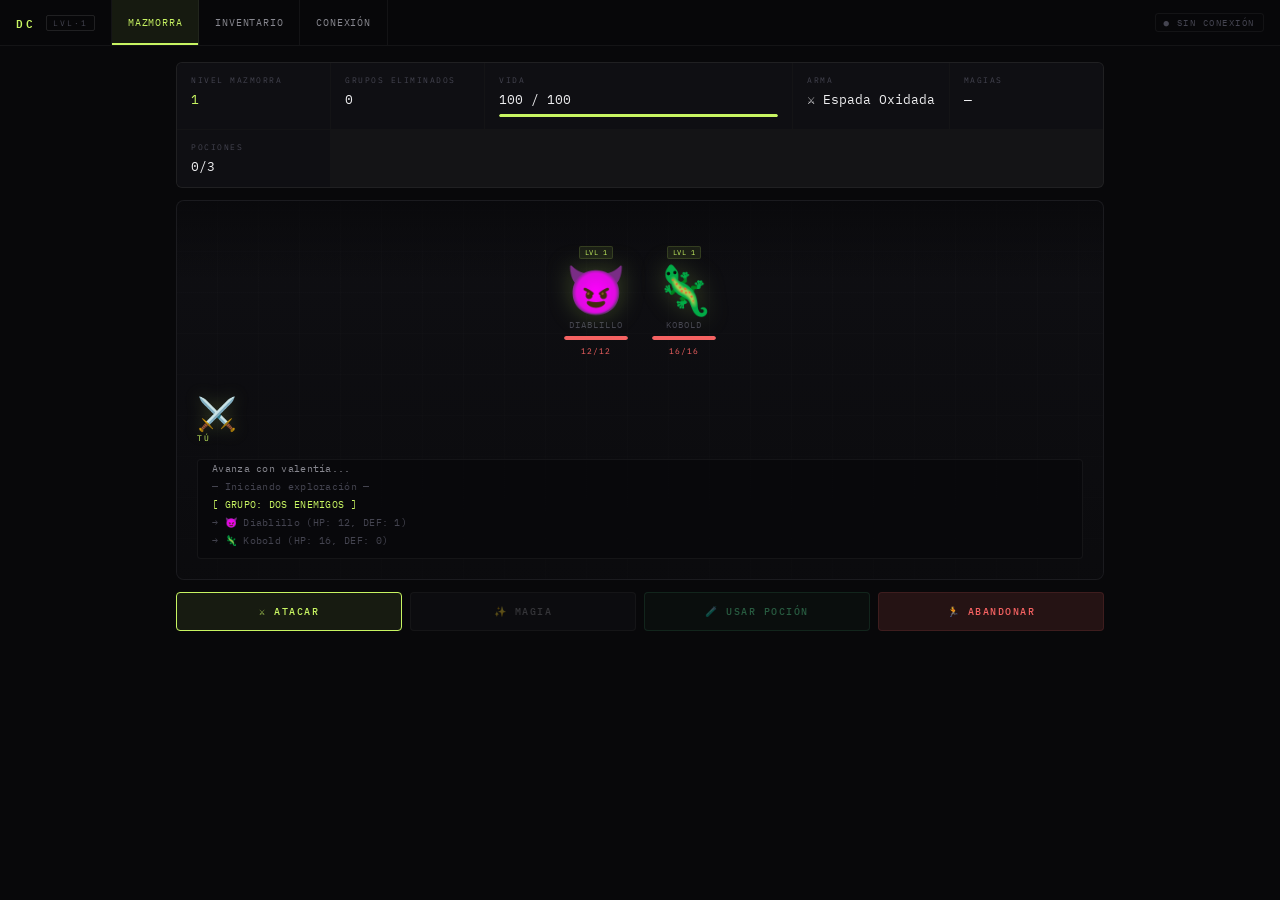
==== otros/pwa/index.html @ bf5e6be5 "feat: PWA" ====
<!DOCTYPE html>
<html lang="es">
<head>
  <meta charset="UTF-8">
  <meta name="viewport" content="width=device-width, initial-scale=1.0">
  <meta name="apple-mobile-web-app-capable" content="yes">
  <meta name="apple-mobile-web-app-title" content="Dungeon Crawler">
  <meta name="apple-mobile-web-app-status-bar-style" content="black-translucent">
  <meta name="theme-color" content="#08080a">
  <link rel="manifest" href="./manifest.json">
  <link rel="apple-touch-icon" href="./icons/icon-180.png">
  <link rel="icon" href="./icons/icon-32.png" type="image/png">
  <link rel="preconnect" href="https://fonts.googleapis.com">
  <link rel="stylesheet" href="https://fonts.googleapis.com/css2?family=IBM+Plex+Mono:wght@300;400;500;600&family=IBM+Plex+Sans:wght@300;400;500&display=swap">
  <link rel="stylesheet" href="./css/index.css">
  <title>Dungeon Crawler</title>
</head>
<body>

<!-- ══════════════════════════ HEADER ══════════════════════════ -->
<header id="main-header">
  <a class="logo" href="#">DC<span class="logo-lvl" id="header-level">LVL·1</span></a>
  <nav class="nav-links">
    <a class="nav-link active" href="#" id="nav-game">MAZMORRA</a>
    <a class="nav-link" href="#" id="nav-inv">INVENTARIO</a>
    <a class="nav-link" href="#" id="nav-api">CONEXIÓN</a>
  </nav>
  <div class="nav-right">
    <span id="conn-badge" class="conn-badge offline">● SIN CONEXIÓN</span>
  </div>
  <button class="burger-btn" id="burger" aria-label="Menu">
    <span></span><span></span><span></span>
  </button>
</header>

<div class="mobile-menu" id="mobile-menu">
  <a class="mobile-menu-link active" href="#" data-page="game">MAZMORRA</a>
  <a class="mobile-menu-link" href="#" data-page="inv">INVENTARIO</a>
  <a class="mobile-menu-link" href="#" data-page="api">CONEXIÓN API</a>
</div>

<!-- ══════════════════════════ PAGES ══════════════════════════ -->
<main>

<!-- ▸ PAGE: JUEGO -->
<div class="page active" id="page-game">
  <div class="game-wrap">

    <!-- HUD -->
    <div class="hud">
      <div class="hud-block">
        <div class="hud-label">NIVEL MAZMORRA</div>
        <div class="hud-val accent" id="hud-level">1</div>
      </div>
      <div class="hud-block">
        <div class="hud-label">GRUPOS ELIMINADOS</div>
        <div class="hud-val" id="hud-kills">0</div>
      </div>
      <div class="hud-block hud-hp">
        <div class="hud-label">VIDA</div>
        <div class="hud-val" id="hud-hp">100 / 100</div>
        <div class="hp-bar-wrap"><div class="hp-bar" id="hp-bar"></div></div>
      </div>
      <div class="hud-block">
        <div class="hud-label">ARMA</div>
        <div class="hud-val" id="hud-weapon">⚔️ Espada Oxidada</div>
      </div>
      <div class="hud-block">
        <div class="hud-label">MAGIAS</div>
        <div class="hud-val" id="hud-magics">—</div>
      </div>
      <div class="hud-block">
        <div class="hud-label">POCIONES</div>
        <div class="hud-val" id="hud-potions">0/3</div>
      </div>
    </div>

    <!-- PASILLO / ARENA -->
    <div class="corridor" id="corridor">
      <div class="corridor-bg"></div>
      <div class="corridor-fog"></div>
      
      <!-- Zona de enemigos -->
      <div class="enemy-zone" id="enemy-zone">
        <!-- Generado dinámicamente -->
      </div>

      <!-- Zona del jugador -->
      <div class="player-zone">
        <div class="player-sprite" id="player-sprite">⚔️</div>
        <div class="player-label">TÚ</div>
      </div>

      <!-- Log de batalla -->
      <div class="battle-log" id="battle-log">
        <div class="log-entry accent">[ BIENVENIDO A LA MAZMORRA ]</div>
        <div class="log-entry">Avanza con valentía...</div>
      </div>
    </div>

    <!-- CONTROLES -->
    <div class="controls">
      <button class="btn-primary" id="btn-attack">⚔️ ATACAR</button>
      <button class="btn-secondary" id="btn-magic" disabled>✨ MAGIA</button>
      <button class="btn-potion" id="btn-potion" disabled>🧪 USAR POCIÓN</button>
      <button class="btn-danger" id="btn-flee">🏃 ABANDONAR</button>
    </div>

    <!-- SELECTOR DE MAGIA -->
    <div class="magic-selector hidden" id="magic-selector">
      <div class="ms-title">SELECCIONA MAGIA</div>
      <div class="ms-list" id="ms-list"></div>
      <button class="btn-secondary" id="ms-cancel">CANCELAR</button>
    </div>

  </div>
</div>

<!-- ▸ PAGE: INVENTARIO -->
<div class="page" id="page-inv">
  <div class="inv-wrap">
    <div class="inv-header">
      <div class="inv-header-tag">— INVENTARIO —</div>
      <h1>Tu equipamiento</h1>
      <p>Items guardados en tu sesión actual</p>
    </div>

    <div class="inv-grid">
      <!-- ARMA ACTUAL -->
      <div class="inv-section">
        <div class="sec-header">
          <span class="sec-num">01</span>
          <span class="sec-title">ARMA EQUIPADA</span>
          <span class="sec-line"></span>
        </div>
        <div class="inv-item-card" id="inv-weapon-card">
          <div class="inv-item-icon">⚔️</div>
          <div class="inv-item-info">
            <div class="inv-item-name" id="inv-weapon-name">Espada Oxidada</div>
            <div class="inv-item-stat" id="inv-weapon-stat">DMG: 3–8</div>
            <span class="cert-tag hi">EQUIPADA</span>
          </div>
        </div>
      </div>

      <!-- MAGIAS -->
      <div class="inv-section">
        <div class="sec-header">
          <span class="sec-num">02</span>
          <span class="sec-title">MAGIAS APRENDIDAS (0/3)</span>
          <span class="sec-line"></span>
        </div>
        <div id="inv-magics-list" class="inv-list">
          <div class="inv-empty">Ninguna magia aprendida aún</div>
        </div>
      </div>

      <!-- POCIONES -->
      <div class="inv-section">
        <div class="sec-header">
          <span class="sec-num">03</span>
          <span class="sec-title">POCIONES (0/3)</span>
          <span class="sec-line"></span>
        </div>
        <div id="inv-potions-list" class="inv-list">
          <div class="inv-empty">Sin pociones guardadas</div>
        </div>
      </div>

      <!-- STATS -->
      <div class="inv-section">
        <div class="sec-header">
          <span class="sec-num">04</span>
          <span class="sec-title">ESTADÍSTICAS</span>
          <span class="sec-line"></span>
        </div>
        <div class="stats-grid">
          <div class="stat-block"><div class="stat-label">GRUPOS VENCIDOS</div><div class="stat-val accent" id="stat-kills">0</div></div>
          <div class="stat-block"><div class="stat-label">NIVEL ACTUAL</div><div class="stat-val accent" id="stat-level">1</div></div>
          <div class="stat-block"><div class="stat-label">DAÑO TOTAL</div><div class="stat-val" id="stat-dmg">0</div></div>
          <div class="stat-block"><div class="stat-label">CURACIÓN TOTAL</div><div class="stat-val" id="stat-heal">0</div></div>
        </div>
      </div>
    </div>
  </div>
</div>

<!-- ▸ PAGE: CONEXIÓN API -->
<div class="page" id="page-api">
  <div class="api-wrap">
    <div class="api-header">
      <div class="api-header-tag">— CONEXIÓN —</div>
      <h1>Servidor de Recompensas</h1>
      <p>Conéctate para obtener items al vencer enemigos</p>
    </div>

    <div class="api-form-card">
      <div class="api-status-bar" id="api-status-bar">
        <span id="api-status-icon">●</span>
        <span id="api-status-text">DESCONECTADO</span>
      </div>

      <div class="api-field">
        <label class="api-label">URL DEL SERVIDOR</label>
        <input class="api-input" id="api-url" type="text" value="http://localhost:3000" placeholder="http://localhost:3000">
      </div>
      <div class="api-field">
        <label class="api-label">USUARIO</label>
        <input class="api-input" id="api-user" type="text" placeholder="admin">
      </div>
      <div class="api-field">
        <label class="api-label">CONTRASEÑA</label>
        <input class="api-input" id="api-pass" type="password" placeholder="••••••••">
      </div>

      <div class="api-actions">
        <button class="btn-primary" id="btn-connect">CONECTAR</button>
        <button class="btn-secondary" id="btn-disconnect">DESCONECTAR</button>
      </div>

      <div class="api-note">
        <span class="cert-tag hi">INFO</span>
        <span>Al conectarte recibirás recompensas al vencer grupos de enemigos. Las magias se conservan incluso si mueres.</span>
      </div>
    </div>
  </div>
</div>

</main>

<!-- ══════════════════════════ MODALS ══════════════════════════ -->

<!-- Modal de recompensa -->
<div class="modal-overlay hidden" id="reward-modal">
  <div class="modal-box">
    <div class="modal-tag">— RECOMPENSA —</div>
    <div class="modal-icon" id="rw-icon">⚔️</div>
    <div class="modal-title" id="rw-title">Espada Corta</div>
    <div class="modal-rarity" id="rw-rarity">RARO</div>
    <div class="modal-stat" id="rw-stat">DMG: 6–14</div>
    <div class="modal-desc" id="rw-desc"></div>
    <div class="modal-actions" id="rw-actions">
      <!-- Dinámico según tipo -->
    </div>
  </div>
</div>

<!-- Modal de nivel up -->
<div class="modal-overlay hidden" id="levelup-modal">
  <div class="modal-box levelup">
    <div class="modal-tag">— NIVEL SUPERADO —</div>
    <div class="modal-icon" id="lu-icon">⬆️</div>
    <div class="modal-title" id="lu-title">NIVEL 2</div>
    <div class="modal-desc">Los enemigos serán más fuertes, pero las recompensas también.</div>
    <button class="btn-primary" id="lu-ok">CONTINUAR</button>
  </div>
</div>

<!-- Modal de muerte -->
<div class="modal-overlay hidden" id="death-modal">
  <div class="modal-box death">
    <div class="modal-tag">— HAS CAÍDO —</div>
    <div class="modal-icon">💀</div>
    <div class="modal-title">DERROTA</div>
    <div class="modal-desc">Has perdido tu arma y pociones. Las magias aprendidas permanecen.</div>
    <button class="btn-primary" id="death-restart">REINTENTAR</button>
  </div>
</div>

<!-- Modal de huida -->
<div class="modal-overlay hidden" id="flee-modal">
  <div class="modal-box">
    <div class="modal-tag">— ESCAPASTE —</div>
    <div class="modal-icon">🏃</div>
    <div class="modal-title">MAZMORRA ABANDONADA</div>
    <div class="modal-desc">Tu progreso ha sido guardado. Las magias, pociones y arma actual se conservan.</div>
    <button class="btn-primary" id="flee-ok">MENÚ PRINCIPAL</button>
  </div>
</div>

<!-- ══════════════════════════ SCRIPTS ══════════════════════════ -->
<script src="./js/game.js"></script>
<script>
  // Registro del Service Worker
  if ('serviceWorker' in navigator) {
    window.addEventListener('load', () => {
      navigator.serviceWorker.register('./sw.js')
        .then(reg => console.log('SW registrado:', reg.scope))
        .catch(err => console.error('SW error:', err));
    });
  }
</script>
</body>
</html>
---- otros/pwa/css/index.css ----
/* ── RESET ── */
*,*::before,*::after{box-sizing:border-box;margin:0;padding:0}

/* ── VARIABLES (Nivel 1: verde) ── */
:root{
  --bg:#08080a;--s1:#0f0f13;--s2:#161619;--s3:#1e1e24;
  --b0:rgba(255,255,255,0.05);--b1:rgba(255,255,255,0.10);--b2:rgba(255,255,255,0.18);

  /* Color de acento - cambia por nivel */
  --acc:#c8f562;--acc2:#a8d040;
  --acc-d:rgba(200,245,98,0.08);--acc-d2:rgba(200,245,98,0.14);
  --acc-glow:rgba(200,245,98,0.25);

  --txt:#eeeef0;--txt2:#888890;--txt3:#444450;
  --danger:#f56262;--danger-d:rgba(245,98,98,0.12);
  --mono:'IBM Plex Mono',monospace;--sans:'IBM Plex Sans',sans-serif;

  --hp-col:#c8f562;
  --transition-acc: 0.6s ease;
}

/* ── NIVELES: cambio de color de acento ── */
[data-level="2"]{
  --acc:#62c8f5;--acc2:#40a8d0;
  --acc-d:rgba(98,200,245,0.08);--acc-d2:rgba(98,200,245,0.14);
  --acc-glow:rgba(98,200,245,0.25);
}
[data-level="3"]{
  --acc:#f5a362;--acc2:#d08040;
  --acc-d:rgba(245,163,98,0.08);--acc-d2:rgba(245,163,98,0.14);
  --acc-glow:rgba(245,163,98,0.25);
}
[data-level="4"]{
  --acc:#c862f5;--acc2:#a040d0;
  --acc-d:rgba(200,98,245,0.08);--acc-d2:rgba(200,98,245,0.14);
  --acc-glow:rgba(200,98,245,0.25);
}
[data-level="5"]{
  --acc:#f5e262;--acc2:#d0be40;
  --acc-d:rgba(245,226,98,0.08);--acc-d2:rgba(245,226,98,0.14);
  --acc-glow:rgba(245,226,98,0.25);
}

html{scroll-behavior:smooth}
body{
  background:var(--bg);color:var(--txt);font-family:var(--sans);
  min-height:100vh;overflow-x:hidden;
  transition:--acc var(--transition-acc);
}

/* ── NAV ── */
header{
  position:sticky;top:0;z-index:100;
  display:flex;align-items:center;
  border-bottom:1px solid var(--b0);
  background:rgba(8,8,10,0.94);
  backdrop-filter:blur(14px);height:46px;flex-shrink:0;
  transition:border-color 0.4s;
}
.logo{
  padding:0 16px;font-family:var(--mono);font-size:11px;font-weight:600;
  color:var(--acc);letter-spacing:3px;text-transform:uppercase;
  border-right:1px solid var(--b0);height:100%;
  display:flex;align-items:center;gap:10px;flex-shrink:0;text-decoration:none;
  transition:color var(--transition-acc);
}
.logo-lvl{
  font-size:8px;color:var(--txt3);letter-spacing:2px;font-weight:400;
  border:1px solid var(--b1);padding:2px 6px;border-radius:2px;
}
.nav-links{display:flex;height:100%}
.nav-link{
  padding:0 16px;font-family:var(--mono);font-size:10px;
  color:var(--txt2);text-decoration:none;border-right:1px solid var(--b0);
  height:100%;letter-spacing:0.8px;transition:all 0.13s;
  text-transform:uppercase;display:flex;align-items:center;position:relative;
}
.nav-link:hover{color:var(--txt);background:var(--b0)}
.nav-link.active{color:var(--acc);background:var(--acc-d)}
.nav-link.active::after{
  content:'';position:absolute;bottom:0;left:0;right:0;
  height:2px;background:var(--acc);
  transition:background var(--transition-acc);
}
.nav-right{
  margin-left:auto;padding:0 16px;
  font-family:var(--mono);font-size:9px;color:var(--txt3);letter-spacing:1.5px;
}

/* BADGE CONEXIÓN */
.conn-badge{
  font-family:var(--mono);font-size:9px;letter-spacing:1.5px;
  text-transform:uppercase;padding:3px 8px;border-radius:3px;
  border:1px solid var(--b1);transition:all 0.3s;
}
.conn-badge.online{color:var(--acc);border-color:var(--acc-glow);background:var(--acc-d)}
.conn-badge.offline{color:var(--txt3);border-color:var(--b0)}

/* BURGER */
.burger-btn{
  display:none;flex-direction:column;justify-content:center;
  gap:4px;padding:0 14px;height:100%;
  background:none;border:none;cursor:pointer;margin-left:auto;
}
.burger-btn span{
  display:block;width:18px;height:1px;background:var(--txt2);
  transition:all 0.2s;transform-origin:center;
}
.burger-btn.open span:nth-child(1){transform:translateY(5px) rotate(45deg)}
.burger-btn.open span:nth-child(2){opacity:0;transform:scaleX(0)}
.burger-btn.open span:nth-child(3){transform:translateY(-5px) rotate(-45deg)}

.mobile-menu{
  display:none;position:fixed;top:46px;left:0;right:0;bottom:0;
  background:rgba(8,8,10,0.97);backdrop-filter:blur(20px);
  z-index:99;flex-direction:column;border-top:1px solid var(--b0);
}
.mobile-menu.open{display:flex}
.mobile-menu-link{
  padding:18px 24px;font-family:var(--mono);font-size:11px;
  color:var(--txt2);text-decoration:none;letter-spacing:1.5px;
  text-transform:uppercase;border-bottom:1px solid var(--b0);
  display:flex;align-items:center;gap:12px;transition:all 0.13s;
}
.mobile-menu-link:hover,.mobile-menu-link.active{color:var(--acc);background:var(--acc-d)}
.mobile-menu-link::before{content:'→';color:var(--txt3);font-size:10px;transition:color 0.13s}
.mobile-menu-link:hover::before,.mobile-menu-link.active::before{color:var(--acc)}

/* ── PAGES ── */
.page{display:none}.page.active{display:block}
main{min-height:calc(100vh - 46px)}

/* ══════════════════════════════
   GAME PAGE
══════════════════════════════ */
.game-wrap{
  max-width:960px;margin:0 auto;padding:16px;
  display:flex;flex-direction:column;gap:12px;
}

/* HUD */
.hud{
  display:grid;
  grid-template-columns:repeat(6,1fr);
  gap:1px;background:var(--b0);
  border:1px solid var(--b0);border-radius:6px;overflow:hidden;
}
.hud-block{
  background:var(--s1);padding:12px 14px;
  transition:background 0.13s;
}
.hud-hp{grid-column:span 2}
.hud-label{
  font-family:var(--mono);font-size:8px;color:var(--txt3);
  letter-spacing:1.5px;text-transform:uppercase;margin-bottom:6px;
}
.hud-val{
  font-family:var(--mono);font-size:13px;color:var(--txt);
  white-space:nowrap;overflow:hidden;text-overflow:ellipsis;
}
.hud-val.accent{color:var(--acc);transition:color var(--transition-acc)}
.hp-bar-wrap{
  height:3px;background:var(--s3);border-radius:2px;margin-top:6px;overflow:hidden;
}
.hp-bar{
  height:100%;background:var(--acc);border-radius:2px;
  width:100%;transition:width 0.4s ease, background 0.4s;
}

/* CORRIDOR */
.corridor{
  position:relative;border:1px solid var(--b0);border-radius:8px;
  overflow:hidden;background:var(--s1);
  min-height:320px;display:flex;flex-direction:column;
  justify-content:space-between;padding:20px;gap:16px;
}
.corridor-bg{
  position:absolute;inset:0;
  background:
    linear-gradient(180deg, rgba(8,8,10,0) 0%, rgba(8,8,10,0.6) 100%),
    repeating-linear-gradient(
      90deg,
      transparent 0px,
      transparent 40px,
      rgba(255,255,255,0.01) 40px,
      rgba(255,255,255,0.01) 41px
    ),
    repeating-linear-gradient(
      0deg,
      transparent 0px,
      transparent 40px,
      rgba(255,255,255,0.01) 40px,
      rgba(255,255,255,0.01) 41px
    );
  pointer-events:none;
}
.corridor-fog{
  position:absolute;top:0;left:0;right:0;height:80px;
  background:linear-gradient(180deg, rgba(8,8,10,0.8) 0%, transparent 100%);
  pointer-events:none;
}

/* ENEMY ZONE */
.enemy-zone{
  display:flex;align-items:center;justify-content:center;
  gap:24px;padding:16px;min-height:160px;flex-wrap:wrap;
  position:relative;z-index:1;
}
.enemy-card{
  display:flex;flex-direction:column;align-items:center;gap:6px;
  animation:enemyAppear 0.4s ease;
}
@keyframes enemyAppear{from{opacity:0;transform:scale(0.7) translateY(-20px)}to{opacity:1;transform:scale(1)}}
.enemy-sprite{
  font-size:48px;line-height:1;
  filter:drop-shadow(0 0 12px var(--acc-glow));
  transition:filter var(--transition-acc);
  cursor:default;user-select:none;
}
.enemy-sprite.hit{animation:enemyHit 0.3s ease}
.enemy-sprite.dead{filter:grayscale(1) opacity(0.3)}
@keyframes enemyHit{0%{transform:scale(1)}50%{transform:scale(1.3) rotate(-10deg)}100%{transform:scale(1)}}
.enemy-name{
  font-family:var(--mono);font-size:9px;color:var(--txt3);
  letter-spacing:1px;text-transform:uppercase;
}
.enemy-hp-wrap{
  width:64px;height:4px;background:var(--s3);
  border-radius:2px;overflow:hidden;
}
.enemy-hp-bar{
  height:100%;background:var(--danger);border-radius:2px;
  transition:width 0.3s ease;
}
.enemy-lvl-badge{
  font-family:var(--mono);font-size:7px;color:var(--acc);
  border:1px solid var(--acc-d2);background:var(--acc-d);
  padding:1px 5px;border-radius:2px;letter-spacing:0.5px;
  transition:color var(--transition-acc),border-color var(--transition-acc);
}

/* PLAYER ZONE */
.player-zone{
  display:flex;flex-direction:column;align-items:flex-start;
  gap:4px;position:relative;z-index:1;
}
.player-sprite{
  font-size:32px;line-height:1;
  filter:drop-shadow(0 0 8px var(--acc-glow));
  transition:filter var(--transition-acc);
  user-select:none;
}
.player-sprite.attacking{animation:playerAttack 0.5s ease}
@keyframes playerAttack{0%{transform:translateX(0)}30%{transform:translateX(30px) scale(1.2)}60%{transform:translateX(20px)}100%{transform:translateX(0)}}
.player-sprite.hurt{animation:playerHurt 0.4s ease}
@keyframes playerHurt{0%,100%{transform:translateX(0)}25%{transform:translateX(-8px)}75%{transform:translateX(8px)}}
.player-label{
  font-family:var(--mono);font-size:8px;color:var(--acc);
  letter-spacing:2px;transition:color var(--transition-acc);
}

/* BATTLE LOG */
.battle-log{
  position:relative;z-index:1;
  background:rgba(8,8,10,0.7);border:1px solid var(--b0);
  border-radius:4px;padding:10px 14px;
  max-height:100px;overflow-y:auto;
  display:flex;flex-direction:column;gap:3px;
  scrollbar-width:thin;scrollbar-color:var(--b1) transparent;
}
.log-entry{
  font-family:var(--mono);font-size:10px;color:var(--txt2);
  letter-spacing:0.3px;line-height:1.5;
}
.log-entry.accent{color:var(--acc);transition:color var(--transition-acc)}
.log-entry.damage{color:var(--danger)}
.log-entry.heal{color:#62f5a3}
.log-entry.info{color:var(--txt3)}

/* CONTROLS */
.controls{
  display:flex;gap:8px;flex-wrap:wrap;
}
.btn-primary{
  flex:1;min-width:100px;
  font-family:var(--mono);font-size:10px;font-weight:500;
  letter-spacing:1.5px;text-transform:uppercase;
  padding:12px 16px;border-radius:4px;cursor:pointer;
  border:1px solid var(--acc);background:var(--acc-d);color:var(--acc);
  transition:all 0.15s;
}
.btn-primary:hover:not(:disabled){background:var(--acc);color:#000}
.btn-primary:disabled{opacity:0.35;cursor:not-allowed}
.btn-secondary{
  flex:1;min-width:100px;
  font-family:var(--mono);font-size:10px;font-weight:500;
  letter-spacing:1.5px;text-transform:uppercase;
  padding:12px 16px;border-radius:4px;cursor:pointer;
  border:1px solid var(--b1);background:var(--s2);color:var(--txt2);
  transition:all 0.15s;
}
.btn-secondary:hover:not(:disabled){border-color:var(--b2);color:var(--txt)}
.btn-secondary:disabled{opacity:0.35;cursor:not-allowed}
.btn-potion{
  flex:1;min-width:100px;
  font-family:var(--mono);font-size:10px;font-weight:500;
  letter-spacing:1.5px;text-transform:uppercase;
  padding:12px 16px;border-radius:4px;cursor:pointer;
  border:1px solid rgba(98,245,163,0.3);background:rgba(98,245,163,0.07);
  color:#62f5a3;transition:all 0.15s;
}
.btn-potion:hover:not(:disabled){background:rgba(98,245,163,0.18);color:#fff}
.btn-potion:disabled{opacity:0.35;cursor:not-allowed}
.btn-danger{
  flex:1;min-width:100px;
  font-family:var(--mono);font-size:10px;font-weight:500;
  letter-spacing:1.5px;text-transform:uppercase;
  padding:12px 16px;border-radius:4px;cursor:pointer;
  border:1px solid var(--danger-d);background:var(--danger-d);
  color:var(--danger);transition:all 0.15s;
}
.btn-danger:hover:not(:disabled){background:var(--danger);color:#000}

/* MAGIC SELECTOR */
.magic-selector{
  background:var(--s1);border:1px solid var(--b1);border-radius:6px;
  padding:16px;display:flex;flex-direction:column;gap:10px;
}
.magic-selector.hidden{display:none}
.ms-title{
  font-family:var(--mono);font-size:9px;color:var(--txt3);
  letter-spacing:2px;text-transform:uppercase;
}
.ms-list{display:flex;flex-direction:column;gap:6px}
.ms-item{
  display:flex;align-items:center;gap:12px;
  padding:10px 14px;background:var(--s2);border:1px solid var(--b0);
  border-radius:4px;cursor:pointer;transition:all 0.13s;
}
.ms-item:hover{border-color:var(--b2);background:var(--s3)}
.ms-item-icon{font-size:20px}
.ms-item-name{font-family:var(--mono);font-size:11px;color:var(--txt)}
.ms-item-stat{font-family:var(--mono);font-size:9px;color:var(--txt3);margin-left:auto}

/* ══════════════════════════════
   INVENTORY PAGE
══════════════════════════════ */
.inv-wrap{max-width:900px;margin:0 auto;padding:0 2rem}
.inv-header{padding:40px 0 30px;border-bottom:1px solid var(--b0)}
.inv-header-tag{
  font-family:var(--mono);font-size:9px;color:var(--acc);
  letter-spacing:3px;text-transform:uppercase;margin-bottom:14px;
  transition:color var(--transition-acc);
}
.inv-header h1{font-family:var(--mono);font-size:26px;font-weight:300;color:var(--txt);letter-spacing:-0.5px;margin-bottom:6px}
.inv-header p{font-family:var(--sans);font-size:13px;color:var(--txt3);font-weight:300}
.inv-grid{padding:24px 0;display:flex;flex-direction:column;gap:32px}
.inv-section{}

/* Reutilizamos los sec-header del template */
.sec-header{display:flex;align-items:center;gap:14px;margin-bottom:20px}
.sec-num{font-family:var(--mono);font-size:9px;color:var(--txt3);letter-spacing:1px}
.sec-title{font-family:var(--mono);font-size:10px;color:var(--acc);letter-spacing:2px;text-transform:uppercase;transition:color var(--transition-acc)}
.sec-line{flex:1;height:1px;background:var(--b0)}

.inv-item-card{
  display:flex;align-items:center;gap:16px;
  background:var(--s1);border:1px solid var(--b1);border-radius:6px;
  padding:16px 20px;position:relative;overflow:hidden;
}
.inv-item-card::before{
  content:'';position:absolute;left:0;top:0;bottom:0;width:3px;
  background:var(--acc);transition:background var(--transition-acc);
}
.inv-item-icon{font-size:28px;line-height:1;flex-shrink:0}
.inv-item-info{display:flex;flex-direction:column;gap:4px}
.inv-item-name{font-family:var(--mono);font-size:14px;color:var(--txt);font-weight:500}
.inv-item-stat{font-family:var(--mono);font-size:10px;color:var(--txt3)}

.inv-list{display:flex;flex-direction:column;gap:6px}
.inv-empty{
  padding:24px;text-align:center;
  font-family:var(--mono);font-size:10px;color:var(--txt3);
  border:1px dashed var(--b0);border-radius:4px;letter-spacing:1px;
}
.inv-list-item{
  display:flex;align-items:center;gap:12px;
  background:var(--s1);border:1px solid var(--b0);border-radius:4px;
  padding:12px 16px;transition:all 0.13s;
}
.inv-list-item:hover{background:var(--s2);border-color:var(--b1)}
.inv-li-icon{font-size:20px}
.inv-li-info{flex:1}
.inv-li-name{font-family:var(--mono);font-size:11px;color:var(--txt);margin-bottom:3px}
.inv-li-stat{font-family:var(--mono);font-size:9px;color:var(--txt3)}

.stats-grid{display:grid;grid-template-columns:repeat(4,1fr);gap:1px;background:var(--b0);border:1px solid var(--b0);border-radius:6px;overflow:hidden}
.stat-block{background:var(--s1);padding:16px;text-align:center}
.stat-label{font-family:var(--mono);font-size:8px;color:var(--txt3);letter-spacing:1.5px;text-transform:uppercase;margin-bottom:8px}
.stat-val{font-family:var(--mono);font-size:22px;color:var(--txt);font-weight:500}
.stat-val.accent{color:var(--acc);transition:color var(--transition-acc)}

/* ══════════════════════════════
   API PAGE
══════════════════════════════ */
.api-wrap{max-width:600px;margin:0 auto;padding:0 2rem}
.api-header{padding:40px 0 30px;border-bottom:1px solid var(--b0)}
.api-header-tag{
  font-family:var(--mono);font-size:9px;color:var(--acc);
  letter-spacing:3px;text-transform:uppercase;margin-bottom:14px;
  transition:color var(--transition-acc);
}
.api-header h1{font-family:var(--mono);font-size:26px;font-weight:300;color:var(--txt);letter-spacing:-0.5px;margin-bottom:6px}
.api-header p{font-family:var(--sans);font-size:13px;color:var(--txt3);font-weight:300}

.api-form-card{
  margin-top:28px;background:var(--s1);border:1px solid var(--b1);
  border-radius:8px;overflow:hidden;
}
.api-status-bar{
  padding:12px 20px;background:var(--s2);border-bottom:1px solid var(--b0);
  display:flex;align-items:center;gap:10px;
  font-family:var(--mono);font-size:10px;color:var(--txt3);letter-spacing:1.5px;
  text-transform:uppercase;transition:all 0.3s;
}
.api-status-bar.connected{color:var(--acc);background:var(--acc-d)}
.api-field{padding:16px 20px;border-bottom:1px solid var(--b0)}
.api-label{
  font-family:var(--mono);font-size:8px;color:var(--txt3);
  letter-spacing:2px;text-transform:uppercase;margin-bottom:8px;display:block;
}
.api-input{
  width:100%;background:var(--s3);border:1px solid var(--b1);
  border-radius:4px;padding:10px 12px;
  font-family:var(--mono);font-size:12px;color:var(--txt);
  outline:none;transition:border-color 0.15s;
}
.api-input:focus{border-color:var(--acc)}
.api-actions{padding:20px;display:flex;gap:10px}
.api-note{
  padding:14px 20px;border-top:1px solid var(--b0);
  display:flex;gap:10px;align-items:flex-start;
  font-family:var(--sans);font-size:12px;color:var(--txt3);font-weight:300;line-height:1.6;
}

/* cert-tag reutilizado */
.cert-tag{
  font-family:var(--mono);font-size:8px;color:var(--txt3);
  background:var(--s3);border:1px solid var(--b0);
  padding:2px 7px;border-radius:2px;letter-spacing:0.5px;
  text-transform:uppercase;flex-shrink:0;
}
.cert-tag.hi{
  color:var(--acc);border-color:rgba(200,245,98,0.2);
  background:var(--acc-d);transition:color var(--transition-acc),border-color var(--transition-acc);
}

/* ══════════════════════════════
   MODALS
══════════════════════════════ */
.modal-overlay{
  position:fixed;inset:0;z-index:200;
  background:rgba(8,8,10,0.88);backdrop-filter:blur(10px);
  display:flex;align-items:center;justify-content:center;padding:20px;
}
.modal-overlay.hidden{display:none}
.modal-box{
  background:var(--s1);border:1px solid var(--b1);border-radius:10px;
  padding:32px 28px;max-width:400px;width:100%;
  display:flex;flex-direction:column;align-items:center;gap:12px;
  text-align:center;animation:modalIn 0.35s cubic-bezier(0.34,1.56,0.64,1);
}
@keyframes modalIn{from{opacity:0;transform:scale(0.8) translateY(20px)}to{opacity:1;transform:scale(1) translateY(0)}}
.modal-box.levelup{border-color:var(--acc);box-shadow:0 0 40px var(--acc-glow)}
.modal-box.death{border-color:var(--danger);box-shadow:0 0 40px rgba(245,98,98,0.2)}
.modal-tag{
  font-family:var(--mono);font-size:8px;color:var(--txt3);
  letter-spacing:3px;text-transform:uppercase;
}
.modal-icon{font-size:52px;line-height:1;margin:4px 0}
.modal-title{
  font-family:var(--mono);font-size:20px;font-weight:600;color:var(--txt);
  letter-spacing:1px;
}
.modal-rarity{
  font-family:var(--mono);font-size:9px;letter-spacing:2px;text-transform:uppercase;
  color:var(--acc);transition:color var(--transition-acc);
}
.modal-stat{font-family:var(--mono);font-size:12px;color:var(--txt2)}
.modal-desc{font-family:var(--sans);font-size:13px;color:var(--txt3);font-weight:300;line-height:1.6}
.modal-actions{display:flex;flex-direction:column;gap:8px;width:100%;margin-top:4px}

/* ══════════════════════════════
   RESPONSIVE
══════════════════════════════ */
@media (max-width:900px){
  .hud{grid-template-columns:repeat(3,1fr)}
  .hud-hp{grid-column:span 1}
  .inv-wrap,.api-wrap{padding:0 1.25rem}
  .stats-grid{grid-template-columns:repeat(2,1fr)}
}
@media (max-width:640px){
  .nav-links{display:none}
  .nav-right{display:none}
  .burger-btn{display:flex}
  .game-wrap{padding:10px}
  .hud{grid-template-columns:repeat(2,1fr)}
  .hud-hp{grid-column:span 2}
  .hud-val{font-size:11px}
  .corridor{min-height:240px}
  .enemy-sprite{font-size:36px}
  .controls{flex-direction:column}
  .btn-primary,.btn-secondary,.btn-potion,.btn-danger{min-width:unset}
  .inv-wrap,.api-wrap{padding:0 1rem}
  .inv-header{padding:24px 0 20px}
  .inv-header h1{font-size:20px}
  .stats-grid{grid-template-columns:repeat(2,1fr)}
  .api-header{padding:24px 0 20px}
  .api-actions{flex-direction:column}
}
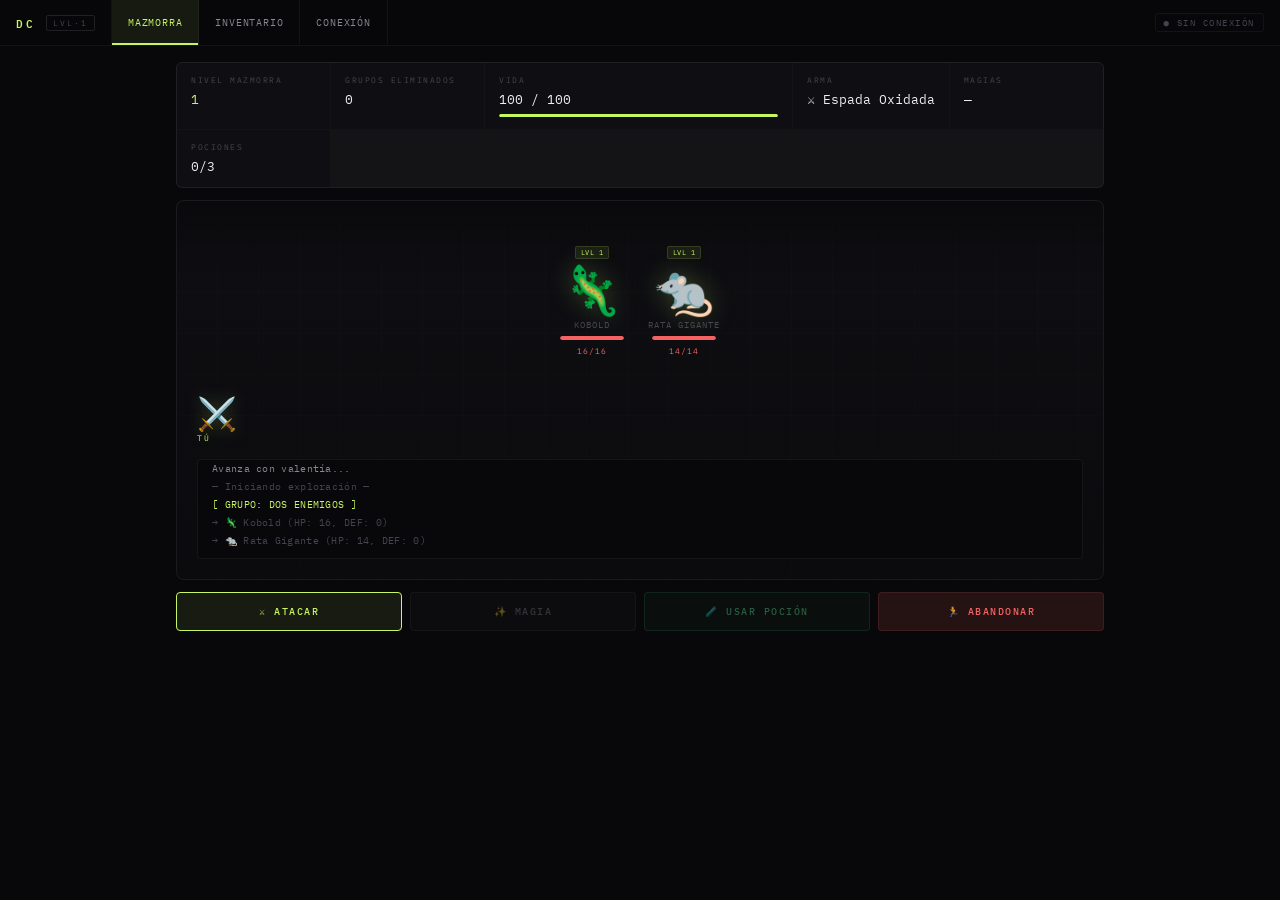
==== commit 75146e6b: "fix(pwa): evitar CSS cacheado y corregir rutas de iconos - sw.js: caché v2 + estrategia network-firs" ====
--- a/otros/pwa/index.html
+++ b/otros/pwa/index.html
@@ -8,8 +8,8 @@
   <meta name="apple-mobile-web-app-status-bar-style" content="black-translucent">
   <meta name="theme-color" content="#08080a">
   <link rel="manifest" href="./manifest.json">
-  <link rel="apple-touch-icon" href="./icons/icon-180.png">
-  <link rel="icon" href="./icons/icon-32.png" type="image/png">
+  <link rel="apple-touch-icon" href="./docs/png/logo/logo_180x180.png">
+  <link rel="icon" href="./docs/png/logo/logo_192x192.png" type="image/png">
   <link rel="preconnect" href="https://fonts.googleapis.com">
   <link rel="stylesheet" href="https://fonts.googleapis.com/css2?family=IBM+Plex+Mono:wght@300;400;500;600&family=IBM+Plex+Sans:wght@300;400;500&display=swap">
   <link rel="stylesheet" href="./css/index.css">
